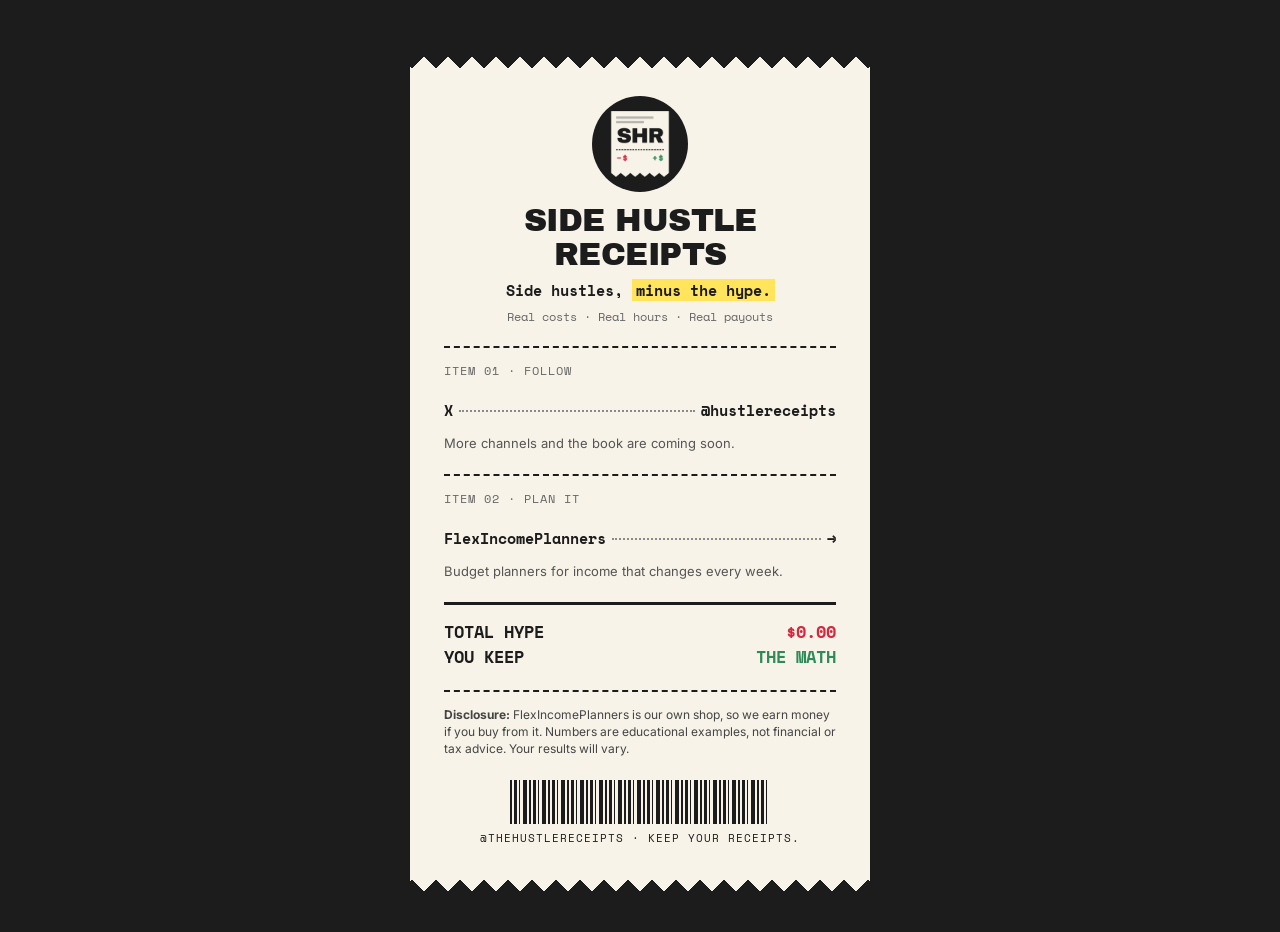
==== index.html @ 27117633 "Side Hustle Receipts link page" ====
<!doctype html>
<html lang="en">
<head>
<meta charset="utf-8">
<meta name="viewport" content="width=device-width,initial-scale=1">
<title>Side Hustle Receipts: side hustles, minus the hype</title>
<meta name="description" content="Real costs, real hours, real payouts. Honest side hustle breakdowns, minus the hype.">
<meta property="og:title" content="Side Hustle Receipts">
<meta property="og:description" content="Side hustles, minus the hype. Real costs. Real hours. Real payouts.">
<meta property="og:image" content="https://sidehustlereceipts.com/assets/og-image.png">
<meta property="og:url" content="https://sidehustlereceipts.com/">
<meta name="theme-color" content="#1C1C1C">
<link rel="icon" type="image/png" sizes="32x32" href="assets/favicon-32.png">
<link rel="apple-touch-icon" href="assets/apple-touch-icon.png">
<link rel="stylesheet" href="assets/style.css">
</head>
<body>
<main class="receipt">
  <header>
    <img class="logo" src="assets/logo-256.png" width="96" height="96" alt="Side Hustle Receipts logo">
    <h1>SIDE HUSTLE RECEIPTS</h1>
    <p class="tag">Side hustles, <mark>minus the hype.</mark></p>
    <p class="meta">Real costs · Real hours · Real payouts</p>
  </header>

  <div class="rule"></div>
  <p class="section">ITEM 01 · FOLLOW</p>
  <a class="item" href="https://x.com/hustlereceipts" rel="me"><span class="name">X</span><span class="dots"></span><span class="price">@hustlereceipts</span></a>
  <p class="note">More channels and the book are coming soon.</p>
  <div class="rule"></div>
  <p class="section">ITEM 02 · PLAN IT</p>
  <a class="item" href="https://payhip.com/FlexIncomePlanners/collection/all"><span class="name">FlexIncomePlanners</span><span class="dots"></span><span class="price">→</span></a>
  <p class="note">Budget planners for income that changes every week.</p>

  <div class="rule rule--solid"></div>
  <div class="total"><span>TOTAL HYPE</span><span class="red">$0.00</span></div>
  <div class="total"><span>YOU KEEP</span><span class="green">THE MATH</span></div>

  <div class="rule"></div>
  <p class="disclosure"><strong>Disclosure:</strong> FlexIncomePlanners is our own shop, so we earn money if you buy from it. Numbers are educational examples, not financial or tax advice. Your results will vary.</p>

  <footer>
    <div class="barcode" aria-hidden="true"></div>
    <p>@THEHUSTLERECEIPTS · KEEP YOUR RECEIPTS.</p>
  </footer>
</main>
</body>
</html>
---- assets/style.css ----
@font-face{font-family:"Space Mono";src:url(fonts/SpaceMono-Regular.ttf) format("truetype");font-display:swap}
@font-face{font-family:"Space Mono";font-weight:700;src:url(fonts/SpaceMono-Bold.ttf) format("truetype");font-display:swap}
@font-face{font-family:"Archivo Black";src:url(fonts/ArchivoBlack-Regular.ttf) format("truetype");font-display:swap}
@font-face{font-family:"Inter";font-weight:100 900;src:url(fonts/Inter.ttf) format("truetype");font-display:swap}
:root{--paper:#F7F3E8;--ink:#1C1C1C;--gray:#8A8A8A;--red:#D7263D;--green:#2E8B57;--hl:#FFE45C}
*{box-sizing:border-box}
html{background:var(--ink)}
body{margin:0;padding:28px 14px 40px;font-family:"Space Mono",ui-monospace,monospace;color:var(--ink);font-size:15px;line-height:1.5}
.receipt{max-width:460px;margin:0 auto;background:var(--paper);padding:34px 22px 40px;position:relative;
  --t:12px;
  -webkit-mask:conic-gradient(from -45deg at bottom,#0000,#000 1deg 89deg,#0000 90deg) bottom/calc(var(--t)*2) var(--t) repeat-x,
               conic-gradient(from 135deg at top,#0000,#000 1deg 89deg,#0000 90deg) top/calc(var(--t)*2) var(--t) repeat-x,
               linear-gradient(#000 0 0) center/100% calc(100% - 2*var(--t)) no-repeat;
          mask:conic-gradient(from -45deg at bottom,#0000,#000 1deg 89deg,#0000 90deg) bottom/calc(var(--t)*2) var(--t) repeat-x,
               conic-gradient(from 135deg at top,#0000,#000 1deg 89deg,#0000 90deg) top/calc(var(--t)*2) var(--t) repeat-x,
               linear-gradient(#000 0 0) center/100% calc(100% - 2*var(--t)) no-repeat}
header{text-align:center}
.logo{border-radius:50%;display:block;margin:0 auto 12px}
h1{font-family:"Archivo Black",Inter,sans-serif;font-weight:400;font-size:clamp(24px,7.4vw,32px);line-height:1.05;margin:0 0 8px;letter-spacing:-.5px}
.tag{font-weight:700;margin:0}
mark{background:var(--hl);color:inherit;padding:0 4px}
.meta{color:#666;font-size:12px;margin:6px 0 0}
.rule{border-top:2px dashed var(--ink);margin:20px 0 14px}
.rule--solid{border-top-style:solid;border-top-width:3px}
.section{font-size:12px;color:#666;letter-spacing:1px;margin:0 0 8px}
.book{font-family:Inter,sans-serif;font-weight:700;font-size:14px;line-height:1.35;margin:0 0 8px}
.item{display:flex;flex-wrap:wrap;align-items:baseline;gap:0 6px;padding:11px 10px;margin:0 -10px;color:inherit;text-decoration:none;border-radius:4px;min-height:44px}
.item:hover,.item:focus-visible{background:var(--hl);outline:none}
.item .name{font-weight:700}
.item .dots{flex:1 1 20px;border-bottom:2px dotted var(--gray);transform:translateY(-4px);min-width:20px}
.item .price{font-weight:700;color:var(--ink)}
.item .note,.note{flex-basis:100%;font-family:Inter,sans-serif;font-size:13px;color:#555;margin:2px 0 0}
.item--hero{border:2px solid var(--ink);margin:0;padding:12px 12px 10px}
.item--hero .price{color:var(--green)}
.total{display:flex;justify-content:space-between;font-weight:700;font-size:17px}
.red{color:var(--red)}.green{color:var(--green)}
.disclosure{font-family:Inter,sans-serif;font-size:12px;color:#444;line-height:1.45;margin:0}
footer{text-align:center;margin-top:22px;font-size:11px;letter-spacing:1px}
footer p{margin:6px 0 0}
.barcode{height:44px;margin:0 auto;max-width:260px;background:repeating-linear-gradient(90deg,var(--ink) 0 2px,transparent 2px 4px,var(--ink) 4px 7px,transparent 7px 9px,var(--ink) 9px 10px,transparent 10px 13px,var(--ink) 13px 17px,transparent 17px 19px)}
@media (min-width:600px){body{padding-top:56px}.receipt{padding:40px 34px 46px}}
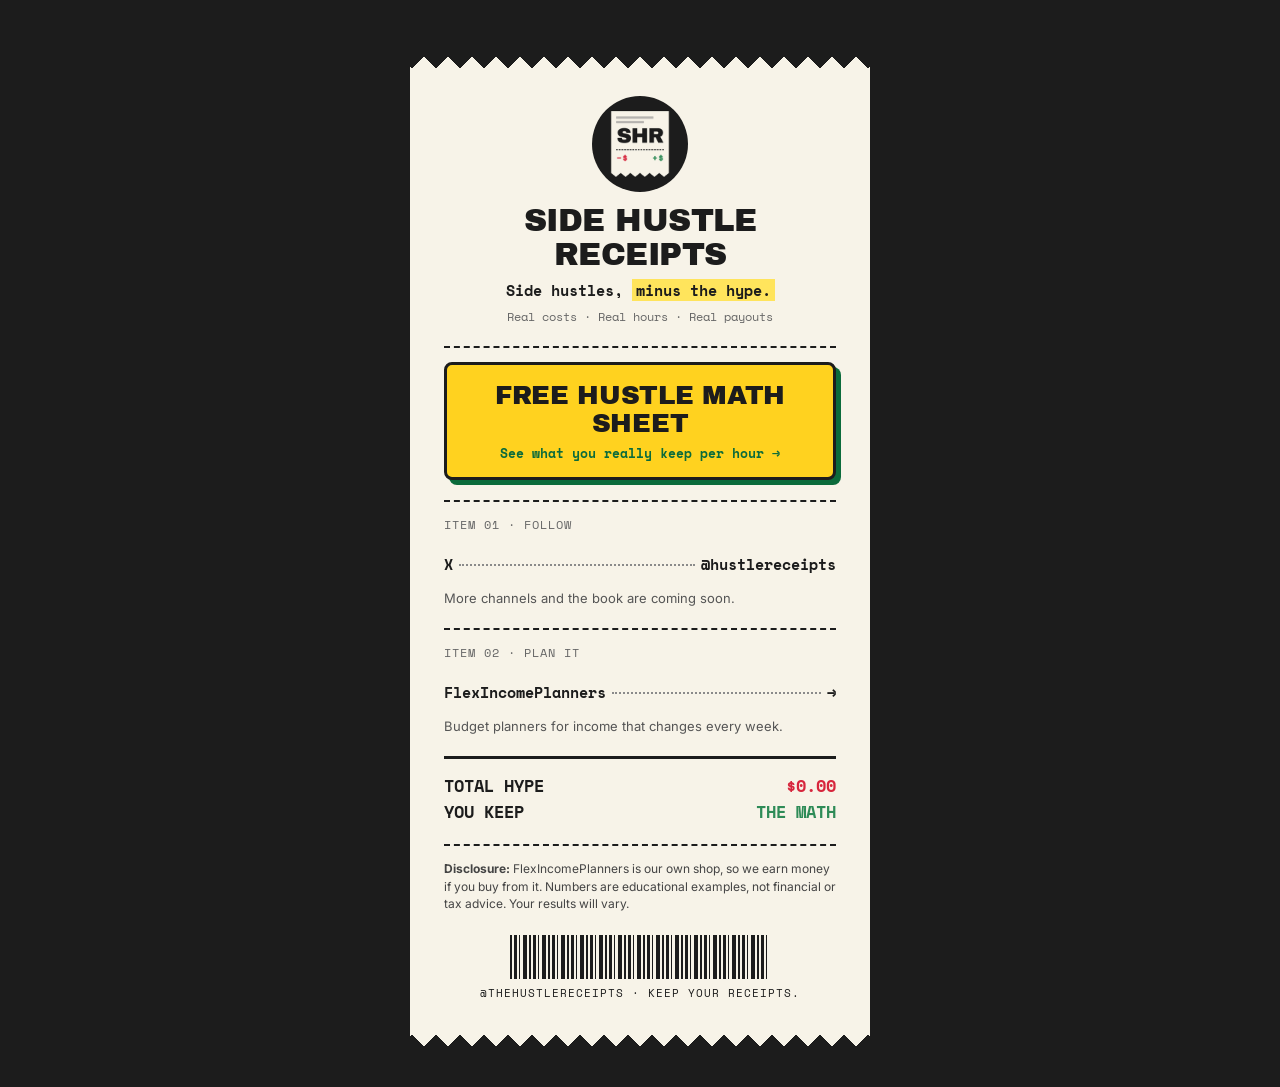
==== commit 9608e830: "Add free Hustle Math sheet page and home-page button" ====
--- a/index.html
+++ b/index.html
@@ -24,6 +24,9 @@
   </header>
 
   <div class="rule"></div>
+  <a class="cta" href="sheet/"><span class="big">FREE HUSTLE MATH SHEET</span><span class="small">See what you really keep per hour →</span></a>
+
+  <div class="rule"></div>
   <p class="section">ITEM 01 · FOLLOW</p>
   <a class="item" href="https://x.com/hustlereceipts" rel="me"><span class="name">X</span><span class="dots"></span><span class="price">@hustlereceipts</span></a>
   <p class="note">More channels and the book are coming soon.</p>
--- a/assets/style.css
+++ b/assets/style.css
@@ -39,3 +39,21 @@
 footer p{margin:6px 0 0}
 .barcode{height:44px;margin:0 auto;max-width:260px;background:repeating-linear-gradient(90deg,var(--ink) 0 2px,transparent 2px 4px,var(--ink) 4px 7px,transparent 7px 9px,var(--ink) 9px 10px,transparent 10px 13px,var(--ink) 13px 17px,transparent 17px 19px)}
 @media (min-width:600px){body{padding-top:56px}.receipt{padding:40px 34px 46px}}
+/* Free Hustle Math sheet: yellow/green look from the book cover */
+:root{--yellow:#FFD21F;--dgreen:#0B6B3B}
+.cta{display:block;text-align:center;background:var(--yellow);color:var(--ink);text-decoration:none;border:3px solid var(--ink);border-radius:8px;padding:16px 14px 14px;margin:4px 0 0;box-shadow:5px 5px 0 var(--dgreen);transition:transform .08s,box-shadow .08s}
+.cta:hover,.cta:focus-visible{transform:translate(2px,2px);box-shadow:3px 3px 0 var(--dgreen);outline:none}
+.cta .big{display:block;font-family:"Archivo Black",Inter,sans-serif;font-size:clamp(21px,6vw,26px);line-height:1.1;letter-spacing:-.3px}
+.cta .small{display:block;font-weight:700;font-size:13px;margin-top:6px;color:var(--dgreen)}
+.cta--green{background:var(--dgreen);color:#fff;box-shadow:5px 5px 0 var(--yellow)}
+.cta--green .small{color:var(--yellow)}
+.cta--green:hover,.cta--green:focus-visible{box-shadow:3px 3px 0 var(--yellow)}
+.lead{font-family:Inter,sans-serif;font-size:17px;line-height:1.5;font-weight:500;margin:0 0 4px}
+.tabs{list-style:none;padding:0;margin:0}
+.tabs li{border-bottom:2px dotted var(--gray);padding:10px 0}
+.tabs li:last-child{border-bottom:0}
+.tabs b{display:block;font-size:16px}
+.tabs span{display:block;font-family:Inter,sans-serif;font-size:14px;color:#444;margin-top:2px}
+.tabs .n{display:inline-block;font-family:inherit;color:var(--ink);margin-top:0;background:var(--yellow);border:2px solid var(--ink);border-radius:4px;padding:0 6px;margin-right:6px;font-size:13px}
+.warn{background:var(--yellow);border:2px solid var(--ink);padding:12px 12px;font-weight:700;font-size:14px;line-height:1.45;margin:0}
+.back{display:inline-block;margin-top:4px;color:var(--dgreen);font-weight:700}
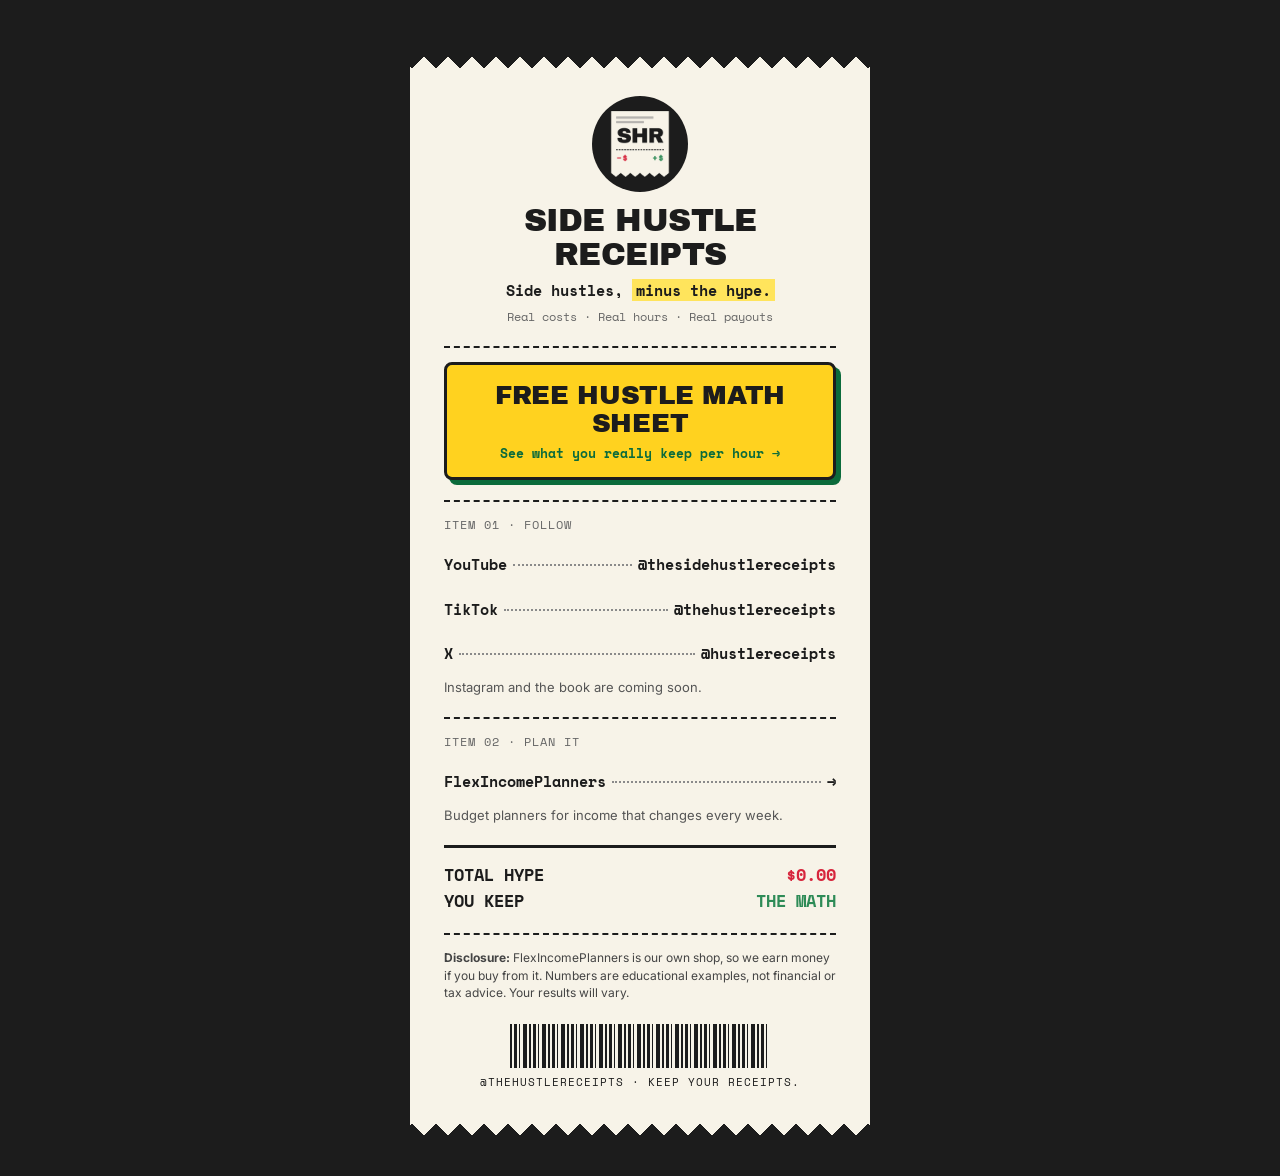
==== commit 57b95f17: "Sheet wording fix; add YouTube and TikTok links" ====
--- a/index.html
+++ b/index.html
@@ -28,8 +28,10 @@
 
   <div class="rule"></div>
   <p class="section">ITEM 01 · FOLLOW</p>
+  <a class="item" href="https://www.youtube.com/@thesidehustlereceipts" rel="me"><span class="name">YouTube</span><span class="dots"></span><span class="price">@thesidehustlereceipts</span></a>
+  <a class="item" href="https://www.tiktok.com/@thehustlereceipts" rel="me"><span class="name">TikTok</span><span class="dots"></span><span class="price">@thehustlereceipts</span></a>
   <a class="item" href="https://x.com/hustlereceipts" rel="me"><span class="name">X</span><span class="dots"></span><span class="price">@hustlereceipts</span></a>
-  <p class="note">More channels and the book are coming soon.</p>
+  <p class="note">Instagram and the book are coming soon.</p>
   <div class="rule"></div>
   <p class="section">ITEM 02 · PLAN IT</p>
   <a class="item" href="https://payhip.com/FlexIncomePlanners/collection/all"><span class="name">FlexIncomePlanners</span><span class="dots"></span><span class="price">→</span></a>
